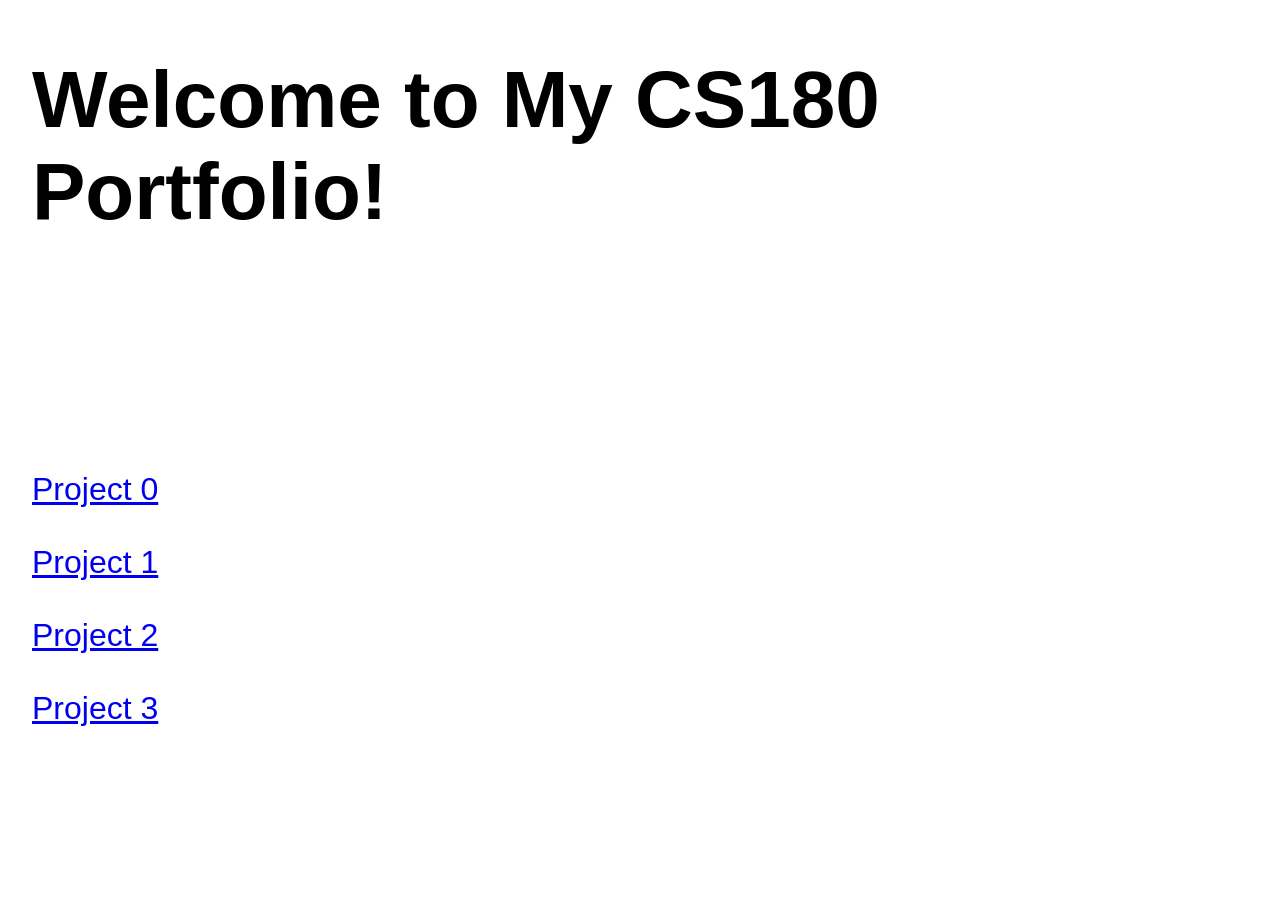
==== index.html @ b13c45a0 "a" ====
<!DOCTYPE html>
<html>
<head>
    <title>My Portfolio</title>
    <style>
        body {
            font-family: Arial, sans-serif;
            margin: 32px;
        }

        h1{
            font-size: 80px;
        }

        a{
            font-size: 32px;
        }
    </style>
</head>
<body>
    <h1>Welcome to My CS180 Portfolio!</h1>
    <br><br><br><br><br><br><br><br><br><br>
    <a href="Project0/project0.html">Project 0</a><br><br><br>
    <a href="Project1/project1.html">Project 1 </a><br><br><br>
    <a href="Project2/project2.html">Project 2 </a><br><br><br>
    <a href="Project3/project3.html">Project 3 </a>
</body>
</html>
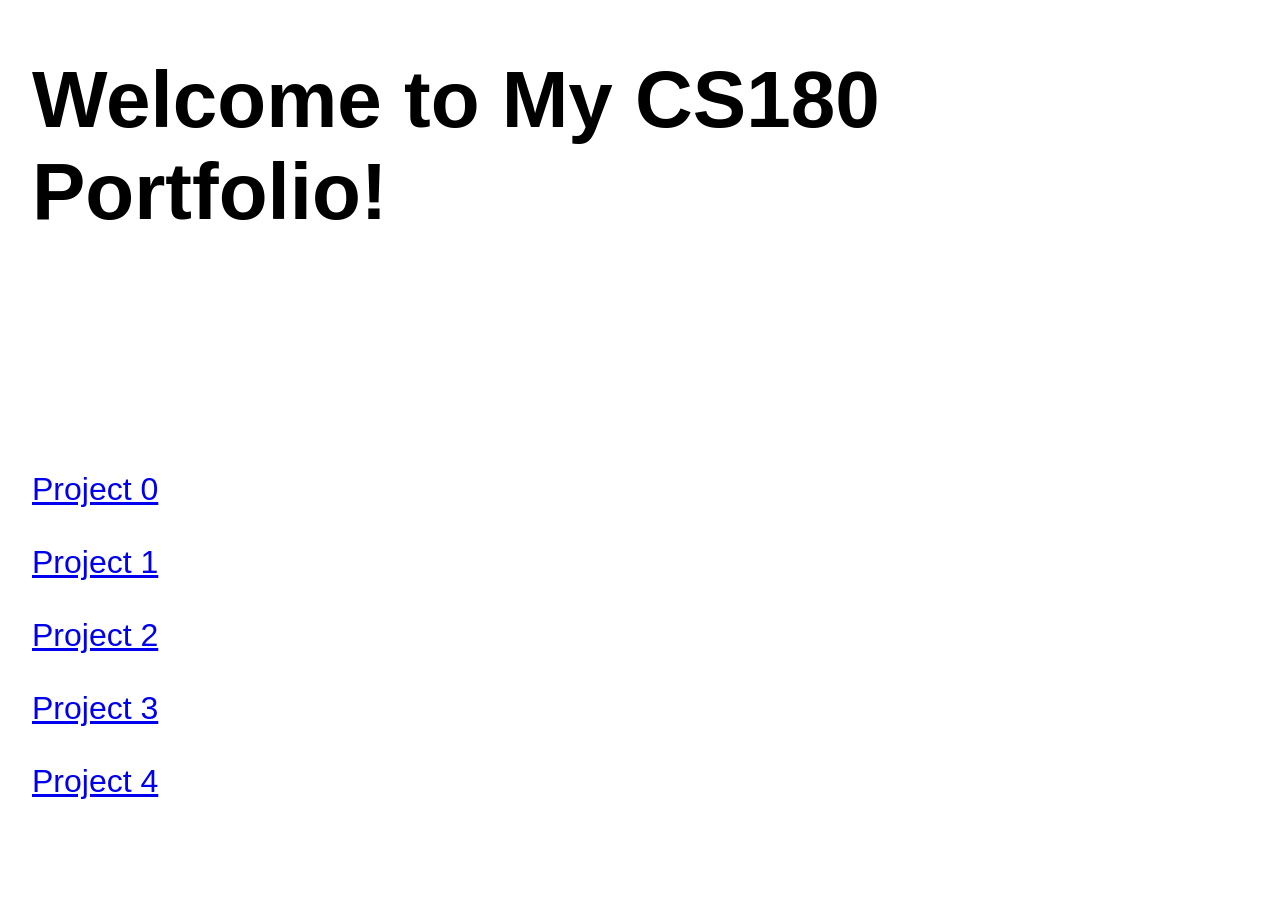
==== commit 57bd7e89: "proj4" ====
--- a/index.html
+++ b/index.html
@@ -23,6 +23,7 @@
     <a href="Project0/project0.html">Project 0</a><br><br><br>
     <a href="Project1/project1.html">Project 1 </a><br><br><br>
     <a href="Project2/project2.html">Project 2 </a><br><br><br>
-    <a href="Project3/project3.html">Project 3 </a>
+    <a href="Project3/project3.html">Project 3 </a><br><br><br>
+    <a href="Project4/project4.html">Project 4 </a><br><br><br>
 </body>
 </html>
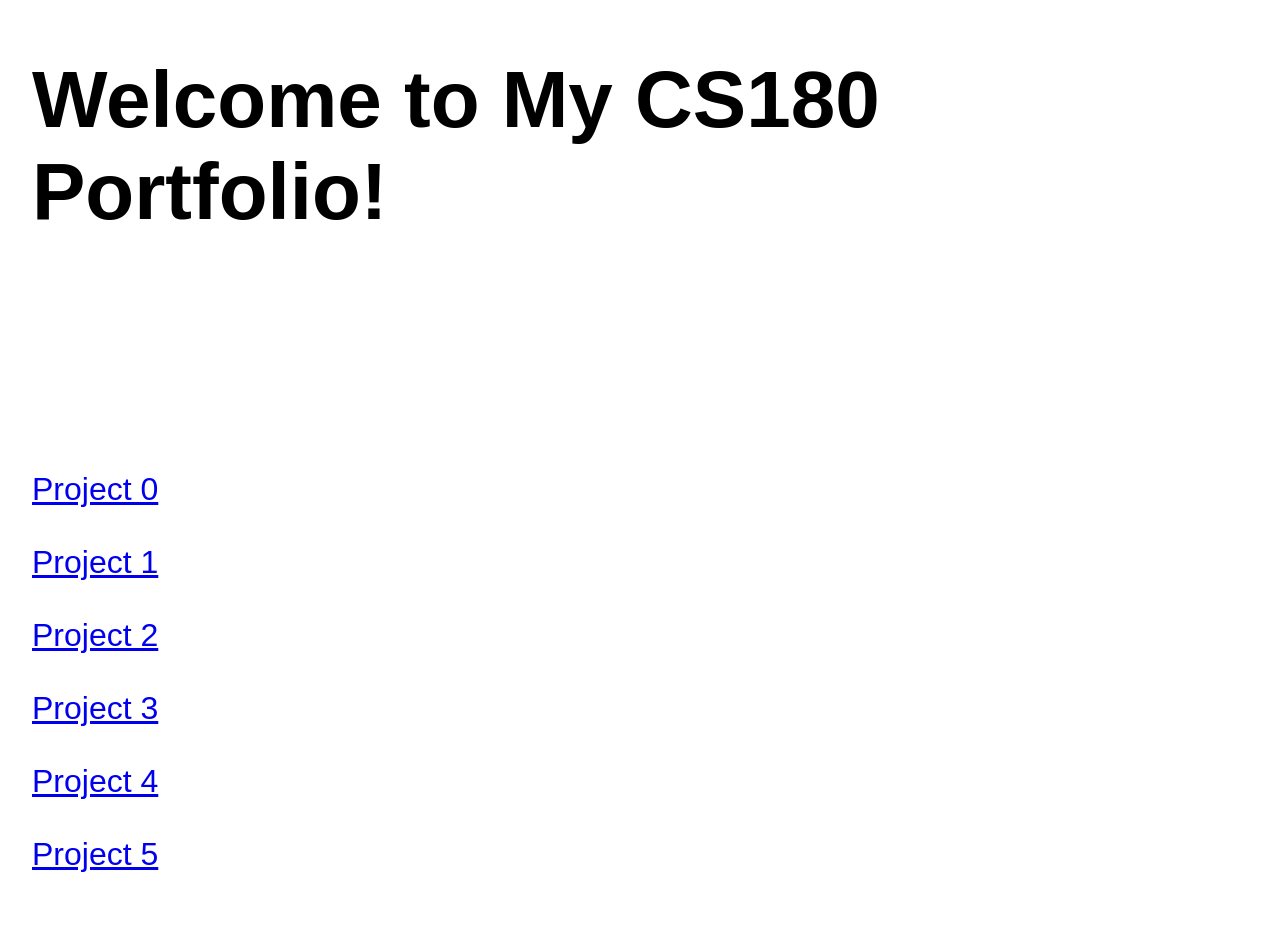
==== commit 0cfd6c59: "Proj5" ====
--- a/index.html
+++ b/index.html
@@ -25,5 +25,6 @@
     <a href="Project2/project2.html">Project 2 </a><br><br><br>
     <a href="Project3/project3.html">Project 3 </a><br><br><br>
     <a href="Project4/project4.html">Project 4 </a><br><br><br>
+    <a href="Project5/project5.html">Project 5 </a><br><br><br>
 </body>
 </html>
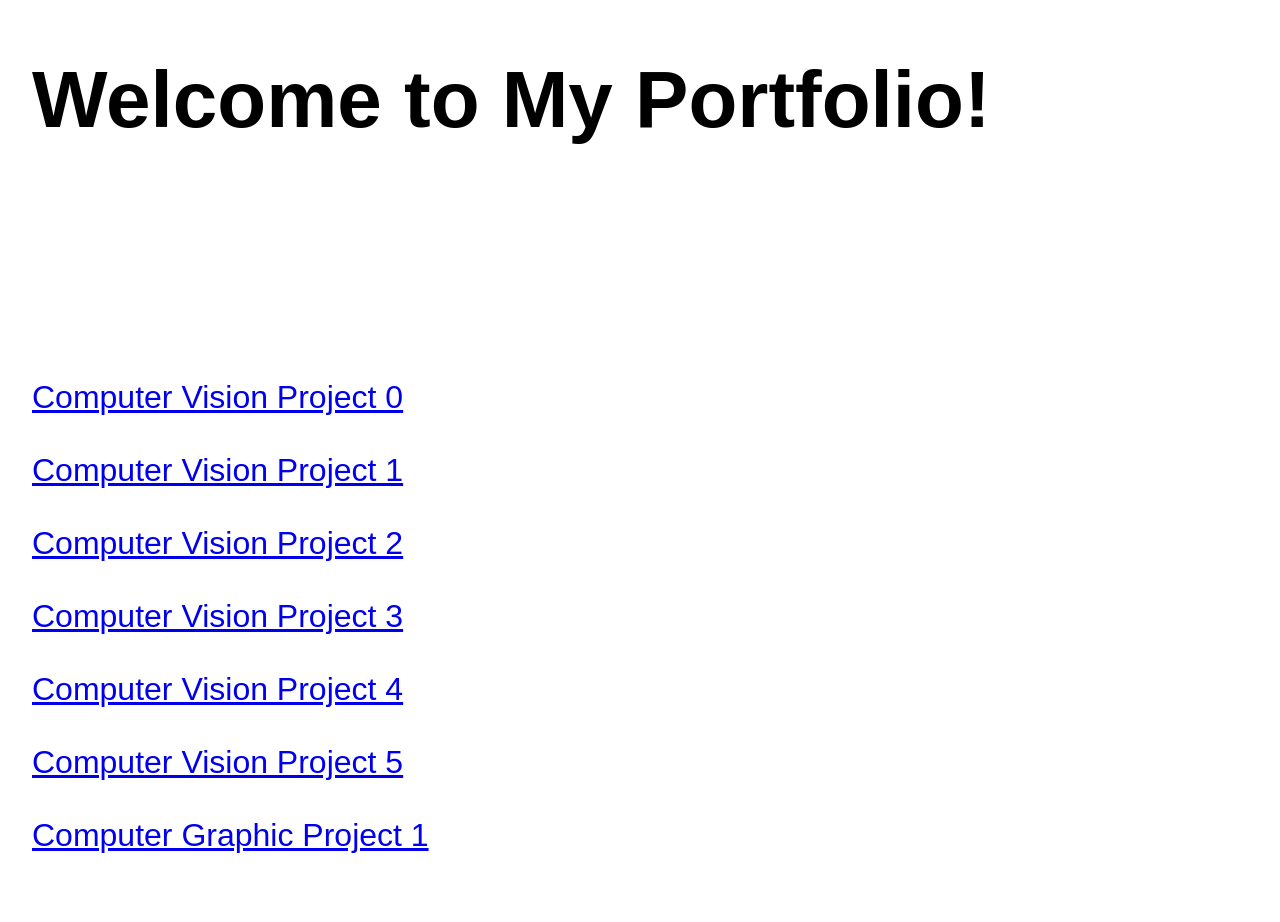
==== commit d2a025a2: "csproj1" ====
--- a/index.html
+++ b/index.html
@@ -18,13 +18,15 @@
     </style>
 </head>
 <body>
-    <h1>Welcome to My CS180 Portfolio!</h1>
+    <h1>Welcome to My Portfolio!</h1>
     <br><br><br><br><br><br><br><br><br><br>
-    <a href="Project0/project0.html">Project 0</a><br><br><br>
-    <a href="Project1/project1.html">Project 1 </a><br><br><br>
-    <a href="Project2/project2.html">Project 2 </a><br><br><br>
-    <a href="Project3/project3.html">Project 3 </a><br><br><br>
-    <a href="Project4/project4.html">Project 4 </a><br><br><br>
-    <a href="Project5/project5.html">Project 5 </a><br><br><br>
+    <a href="Project0/project0.html">Computer Vision Project 0</a><br><br><br>
+    <a href="Project1/project1.html">Computer Vision Project 1 </a><br><br><br>
+    <a href="Project2/project2.html">Computer Vision Project 2 </a><br><br><br>
+    <a href="Project3/project3.html">Computer Vision Project 3 </a><br><br><br>
+    <a href="Project4/project4.html">Computer Vision Project 4 </a><br><br><br>
+    <a href="Project5/project5.html">Computer Vision Project 5 </a><br><br><br>
+
+    <a href="CG_Project1/project1.html">Computer Graphic Project 1 </a><br><br><br>
 </body>
 </html>
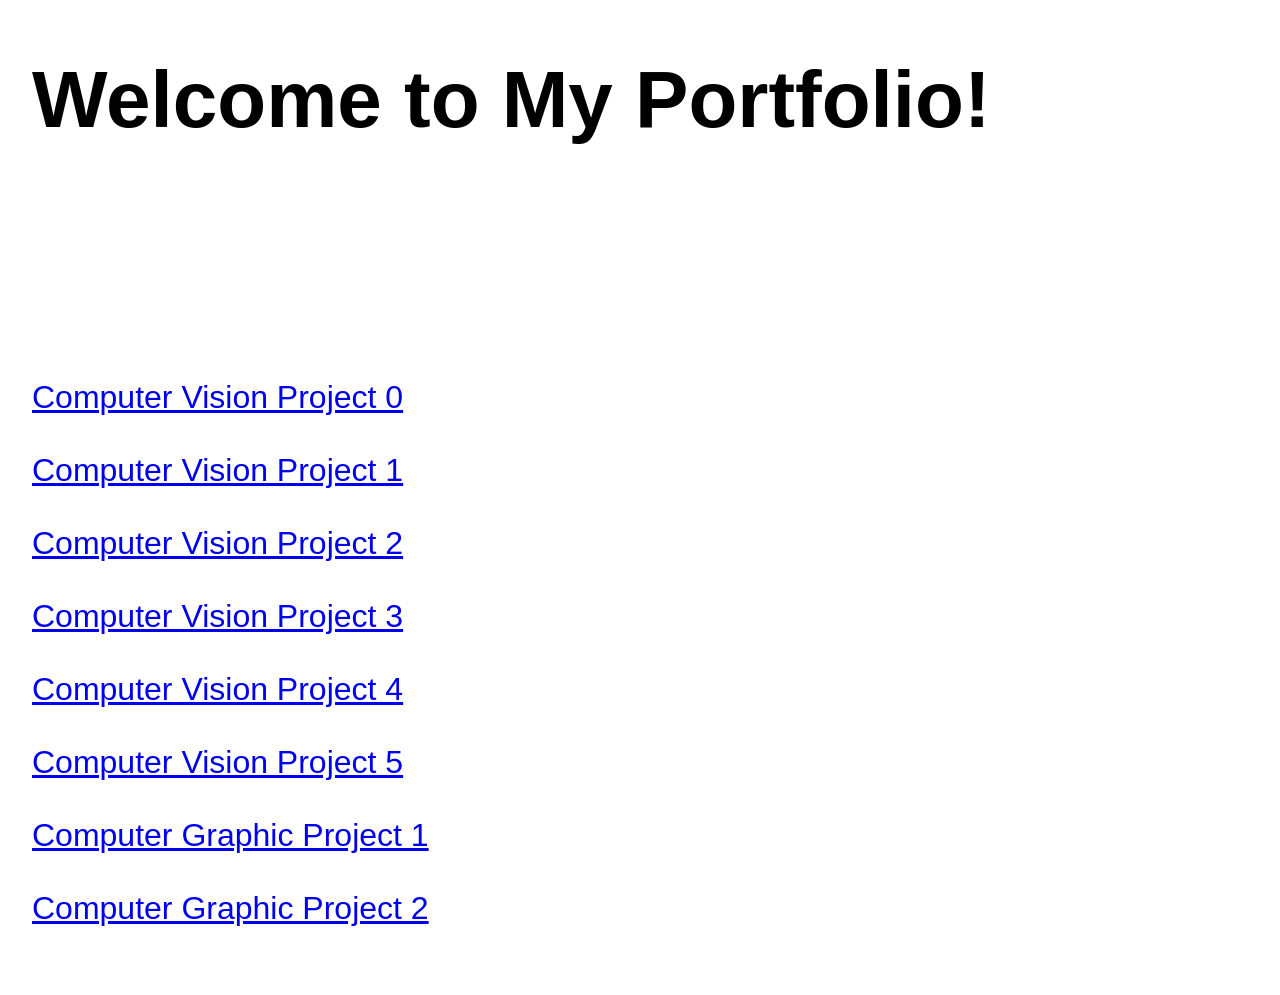
==== commit e75824fd: "a" ====
--- a/index.html
+++ b/index.html
@@ -28,5 +28,6 @@
     <a href="Project5/project5.html">Computer Vision Project 5 </a><br><br><br>
 
     <a href="CG_Project1/project1.html">Computer Graphic Project 1 </a><br><br><br>
+    <a href="CG_Project2/project2.html">Computer Graphic Project 2 </a><br><br><br>
 </body>
 </html>
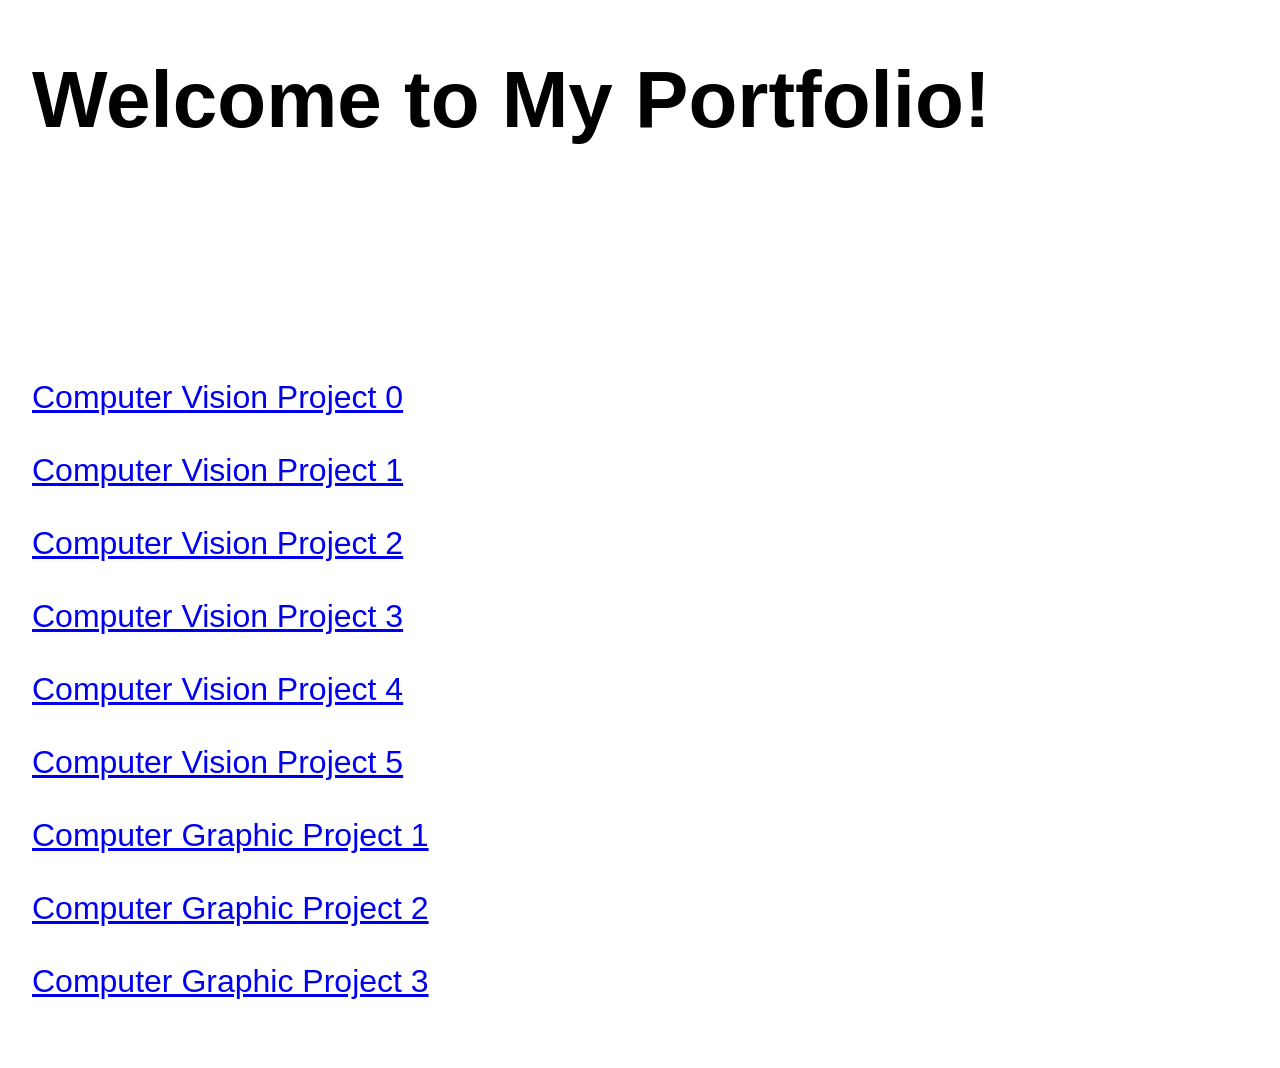
==== commit 115c45dd: "a" ====
--- a/index.html
+++ b/index.html
@@ -29,5 +29,6 @@
 
     <a href="CG_Project1/project1.html">Computer Graphic Project 1 </a><br><br><br>
     <a href="CG_Project2/project2.html">Computer Graphic Project 2 </a><br><br><br>
+    <a href="CG_Project3/project3.html">Computer Graphic Project 3 </a><br><br><br>
 </body>
 </html>
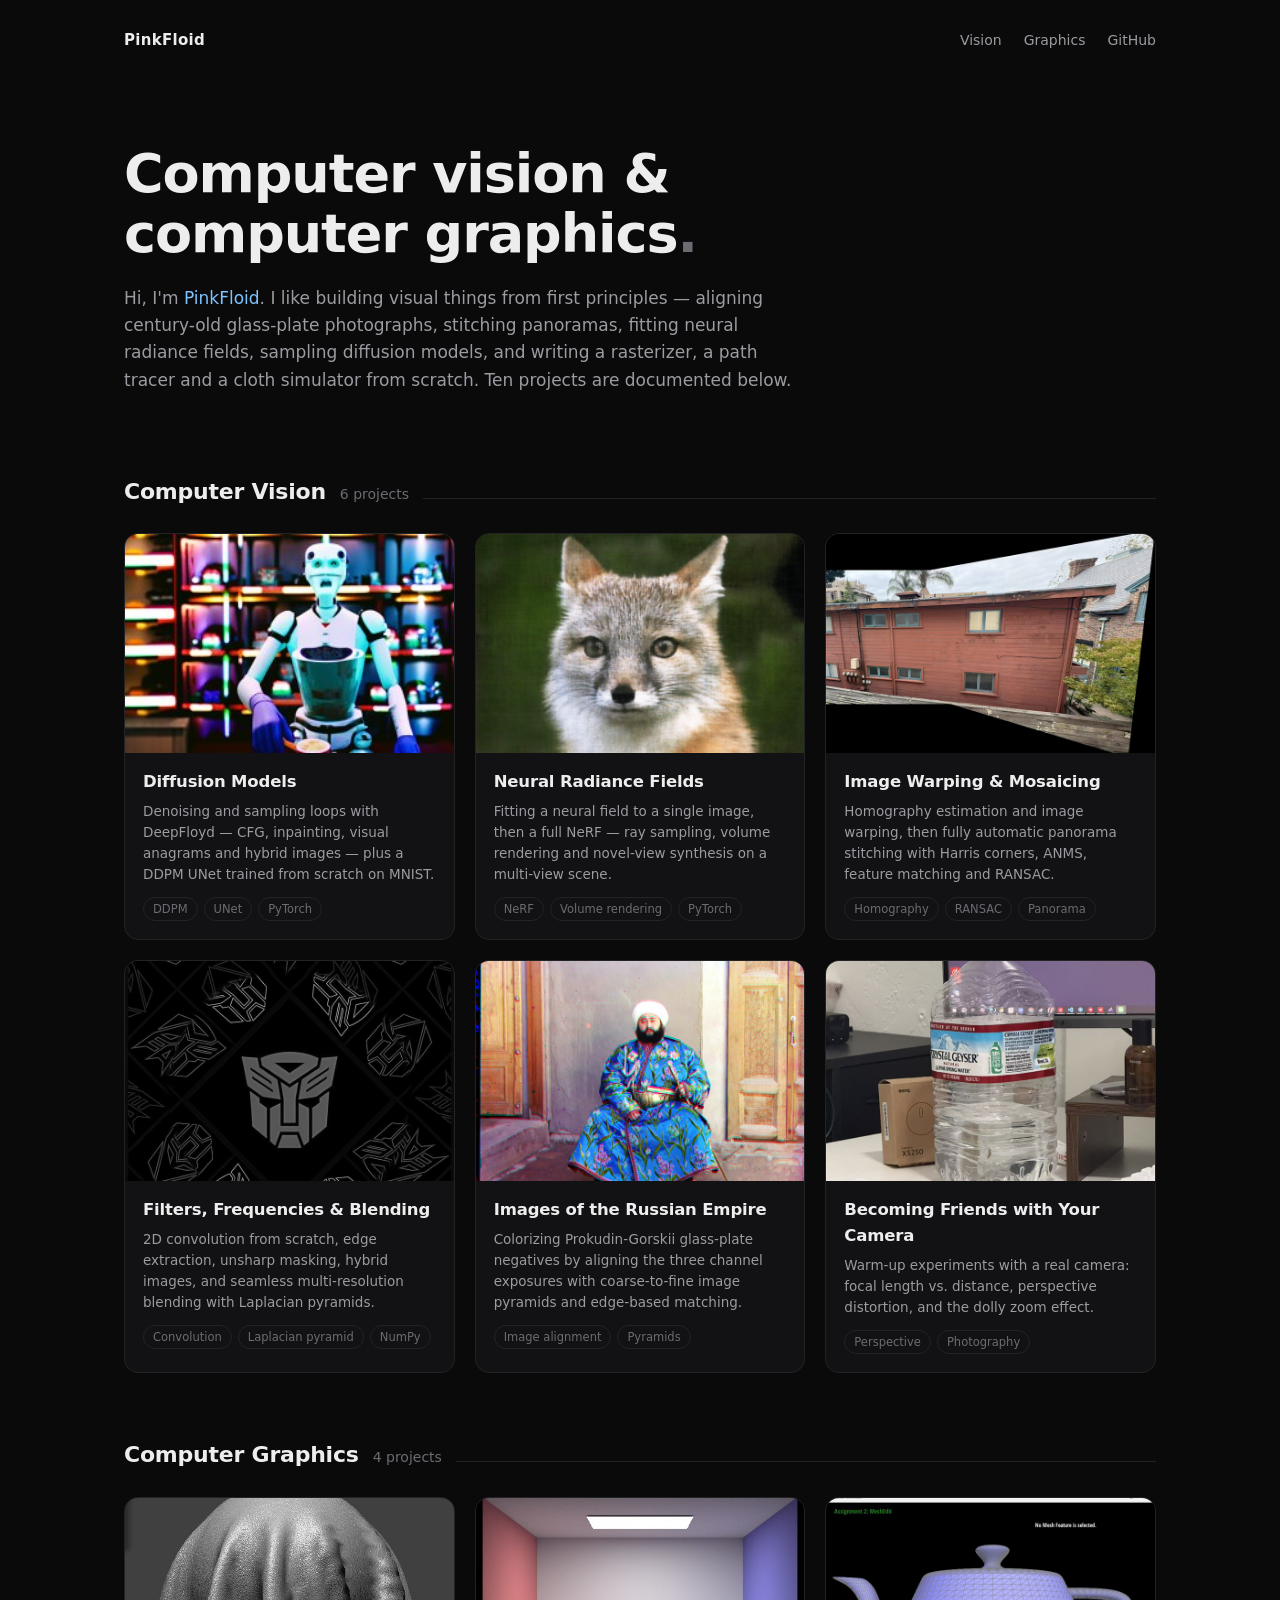
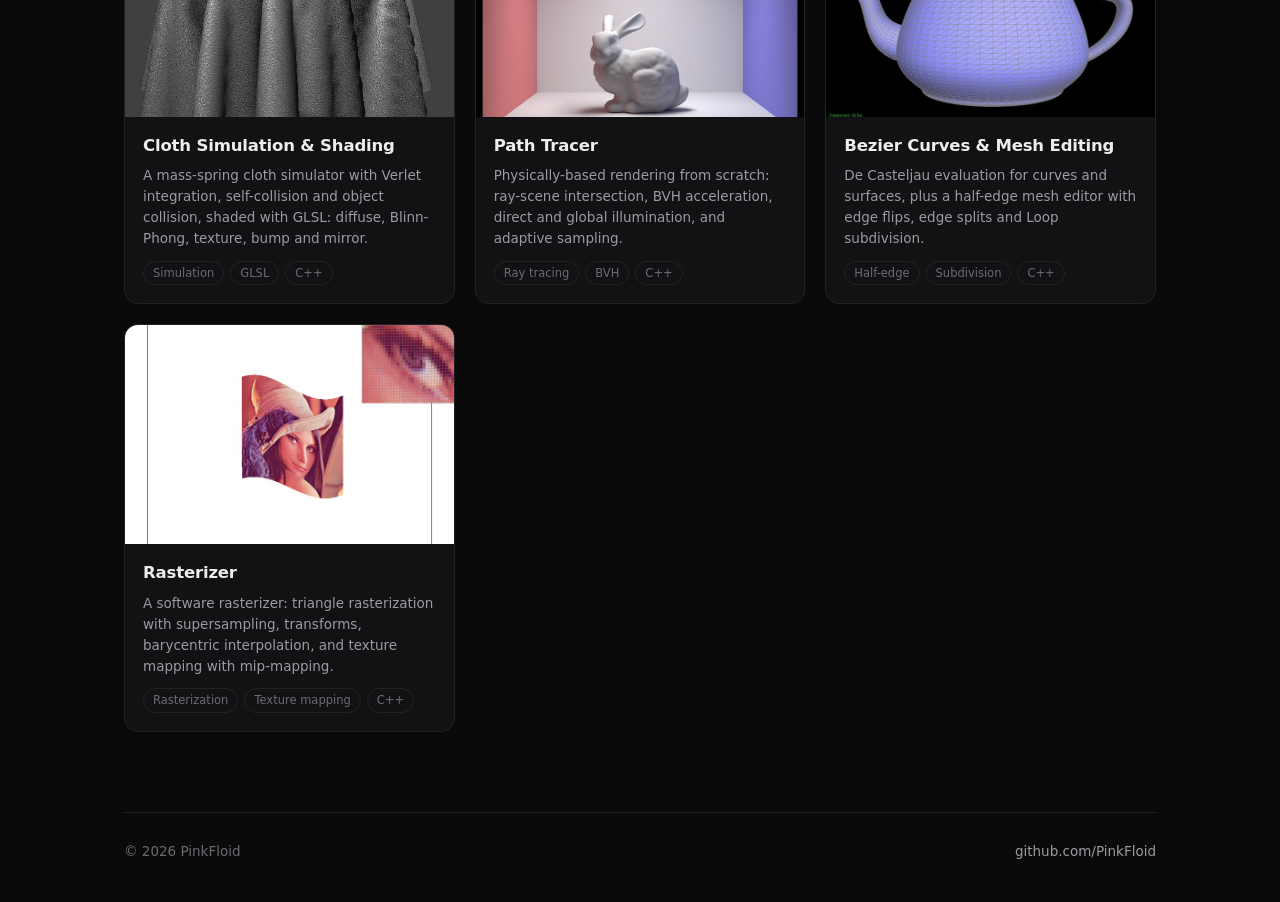
==== commit be5c3dfd: "new version" ====
--- a/index.html
+++ b/index.html
@@ -1,34 +1,348 @@
 <!DOCTYPE html>
-<html>
+<html lang="en">
 <head>
-    <title>My Portfolio</title>
-    <style>
-        body {
-            font-family: Arial, sans-serif;
-            margin: 32px;
-        }
-
-        h1{
-            font-size: 80px;
-        }
-
-        a{
-            font-size: 32px;
-        }
-    </style>
+  <meta charset="utf-8" />
+  <meta name="viewport" content="width=device-width, initial-scale=1" />
+  <meta name="theme-color" content="#0a0a0b" />
+  <meta name="description" content="Portfolio of computer vision and computer graphics projects — image processing, panorama stitching, NeRF, diffusion models, rasterization, path tracing and cloth simulation." />
+  <title>PinkFloid — Computer Vision &amp; Graphics Portfolio</title>
+  <style>
+    :root {
+      --bg: #0a0a0b;
+      --card: #121214;
+      --border: #232326;
+      --border-hover: #3d3d42;
+      --text: #ededee;
+      --muted: #9b9ba1;
+      --faint: #6b6b72;
+      --accent: #7dc3ff;
+    }
+
+    * { box-sizing: border-box; }
+
+    html { scroll-behavior: smooth; }
+
+    body {
+      margin: 0;
+      background: var(--bg);
+      color: var(--text);
+      font-family: system-ui, -apple-system, "Segoe UI", Roboto, "Helvetica Neue",
+                   Arial, "Noto Sans", "PingFang SC", "Microsoft Yahei", sans-serif;
+      line-height: 1.6;
+      -webkit-font-smoothing: antialiased;
+    }
+
+    .wrap {
+      max-width: 1080px;
+      margin: 0 auto;
+      padding: 0 24px;
+    }
+
+    /* ---------- top bar ---------- */
+    header.top {
+      display: flex;
+      align-items: center;
+      justify-content: space-between;
+      padding: 28px 0;
+    }
+
+    .wordmark {
+      font-weight: 700;
+      letter-spacing: .02em;
+      color: var(--text);
+      text-decoration: none;
+      font-size: 15px;
+    }
+
+    nav.links { display: flex; gap: 22px; }
+
+    nav.links a {
+      color: var(--muted);
+      text-decoration: none;
+      font-size: 14px;
+      transition: color .15s ease;
+    }
+
+    nav.links a:hover { color: var(--text); }
+
+    /* ---------- hero ---------- */
+    .hero { padding: 64px 0 24px; }
+
+    .hero h1 {
+      font-size: clamp(34px, 6vw, 54px);
+      font-weight: 750;
+      letter-spacing: -0.02em;
+      line-height: 1.12;
+      margin: 0 0 20px;
+    }
+
+    .hero h1 .dim { color: var(--faint); }
+
+    .hero p {
+      max-width: 62ch;
+      color: var(--muted);
+      font-size: 17px;
+      margin: 0;
+    }
+
+    .hero p a { color: var(--accent); text-decoration: none; }
+    .hero p a:hover { text-decoration: underline; }
+
+    /* ---------- sections ---------- */
+    section { padding: 56px 0 8px; }
+
+    .section-head {
+      display: flex;
+      align-items: baseline;
+      gap: 14px;
+      margin-bottom: 24px;
+    }
+
+    .section-head h2 {
+      font-size: 22px;
+      font-weight: 650;
+      letter-spacing: -0.01em;
+      margin: 0;
+    }
+
+    .section-head .count { color: var(--faint); font-size: 14px; }
+
+    .section-head .rule {
+      flex: 1;
+      height: 1px;
+      background: var(--border);
+    }
+
+    /* ---------- project grid ---------- */
+    .grid {
+      display: grid;
+      grid-template-columns: repeat(auto-fill, minmax(300px, 1fr));
+      gap: 20px;
+    }
+
+    .card {
+      display: flex;
+      flex-direction: column;
+      background: var(--card);
+      border: 1px solid var(--border);
+      border-radius: 14px;
+      overflow: hidden;
+      text-decoration: none;
+      color: inherit;
+      transition: border-color .18s ease, transform .18s ease;
+    }
+
+    .card:hover {
+      border-color: var(--border-hover);
+      transform: translateY(-2px);
+    }
+
+    .thumb {
+      aspect-ratio: 3 / 2;
+      overflow: hidden;
+      background: #000;
+    }
+
+    .thumb img {
+      width: 100%;
+      height: 100%;
+      object-fit: cover;
+      display: block;
+      transition: transform .25s ease;
+    }
+
+    .card:hover .thumb img { transform: scale(1.035); }
+
+    .card-body { padding: 16px 18px 18px; }
+
+    .card h3 {
+      margin: 0 0 6px;
+      font-size: 16.5px;
+      font-weight: 650;
+      letter-spacing: -0.01em;
+    }
+
+    .card p {
+      margin: 0 0 12px;
+      font-size: 13.5px;
+      color: var(--muted);
+      line-height: 1.55;
+    }
+
+    .tags { display: flex; flex-wrap: wrap; gap: 6px; }
+
+    .tag {
+      font-size: 11.5px;
+      color: var(--faint);
+      border: 1px solid var(--border);
+      border-radius: 999px;
+      padding: 2px 9px;
+      white-space: nowrap;
+    }
+
+    /* ---------- footer ---------- */
+    footer {
+      margin-top: 72px;
+      border-top: 1px solid var(--border);
+      padding: 28px 0 40px;
+      color: var(--faint);
+      font-size: 13.5px;
+      display: flex;
+      justify-content: space-between;
+      flex-wrap: wrap;
+      gap: 10px;
+    }
+
+    footer a { color: var(--muted); text-decoration: none; }
+    footer a:hover { color: var(--text); }
+
+    @media (prefers-reduced-motion: reduce) {
+      html { scroll-behavior: auto; }
+      .card, .thumb img { transition: none; }
+    }
+  </style>
 </head>
 <body>
-    <h1>Welcome to My Portfolio!</h1>
-    <br><br><br><br><br><br><br><br><br><br>
-    <a href="Project0/project0.html">Computer Vision Project 0</a><br><br><br>
-    <a href="Project1/project1.html">Computer Vision Project 1 </a><br><br><br>
-    <a href="Project2/project2.html">Computer Vision Project 2 </a><br><br><br>
-    <a href="Project3/project3.html">Computer Vision Project 3 </a><br><br><br>
-    <a href="Project4/project4.html">Computer Vision Project 4 </a><br><br><br>
-    <a href="Project5/project5.html">Computer Vision Project 5 </a><br><br><br>
-
-    <a href="CG_Project1/project1.html">Computer Graphic Project 1 </a><br><br><br>
-    <a href="CG_Project2/project2.html">Computer Graphic Project 2 </a><br><br><br>
-    <a href="CG_Project3/project3.html">Computer Graphic Project 3 </a><br><br><br>
+  <div class="wrap">
+
+    <header class="top">
+      <a class="wordmark" href="./">PinkFloid</a>
+      <nav class="links">
+        <a href="#vision">Vision</a>
+        <a href="#graphics">Graphics</a>
+        <a href="https://github.com/PinkFloid">GitHub</a>
+      </nav>
+    </header>
+
+    <div class="hero">
+      <!-- Replace "PinkFloid" with your real name if you prefer -->
+      <h1>Computer vision &amp;<br />computer graphics<span class="dim">.</span></h1>
+      <p>
+        Hi, I'm <a href="https://github.com/PinkFloid">PinkFloid</a>.
+        I like building visual things from first principles — aligning century-old
+        glass-plate photographs, stitching panoramas, fitting neural radiance fields,
+        sampling diffusion models, and writing a rasterizer, a path tracer and a
+        cloth simulator from scratch. Ten projects are documented below.
+      </p>
+    </div>
+
+    <section id="vision">
+      <div class="section-head">
+        <h2>Computer Vision</h2>
+        <span class="count">6 projects</span>
+        <span class="rule"></span>
+      </div>
+      <div class="grid">
+
+        <a class="card" href="Project5/project5.html">
+          <div class="thumb"><img src="assets/thumbs/cv5_diffusion.jpg" alt="Image generated with a diffusion model: a robot barista making coffee" /></div>
+          <div class="card-body">
+            <h3>Diffusion Models</h3>
+            <p>Denoising and sampling loops with DeepFloyd — CFG, inpainting, visual anagrams and hybrid images — plus a DDPM UNet trained from scratch on MNIST.</p>
+            <div class="tags"><span class="tag">DDPM</span><span class="tag">UNet</span><span class="tag">PyTorch</span></div>
+          </div>
+        </a>
+
+        <a class="card" href="Project4/project4.html">
+          <div class="thumb"><img src="assets/thumbs/cv4_nerf.jpg" alt="Novel view of a fox rendered by a neural radiance field" /></div>
+          <div class="card-body">
+            <h3>Neural Radiance Fields</h3>
+            <p>Fitting a neural field to a single image, then a full NeRF — ray sampling, volume rendering and novel-view synthesis on a multi-view scene.</p>
+            <div class="tags"><span class="tag">NeRF</span><span class="tag">Volume rendering</span><span class="tag">PyTorch</span></div>
+          </div>
+        </a>
+
+        <a class="card" href="Project3/project3.html">
+          <div class="thumb"><img src="assets/thumbs/cv3_mosaic.jpg" alt="Automatically stitched panorama of a house" /></div>
+          <div class="card-body">
+            <h3>Image Warping &amp; Mosaicing</h3>
+            <p>Homography estimation and image warping, then fully automatic panorama stitching with Harris corners, ANMS, feature matching and RANSAC.</p>
+            <div class="tags"><span class="tag">Homography</span><span class="tag">RANSAC</span><span class="tag">Panorama</span></div>
+          </div>
+        </a>
+
+        <a class="card" href="Project2/project2.html">
+          <div class="thumb"><img src="assets/thumbs/cv2_blending.jpg" alt="Multi-resolution blend of the Autobots and Decepticons logos" /></div>
+          <div class="card-body">
+            <h3>Filters, Frequencies &amp; Blending</h3>
+            <p>2D convolution from scratch, edge extraction, unsharp masking, hybrid images, and seamless multi-resolution blending with Laplacian pyramids.</p>
+            <div class="tags"><span class="tag">Convolution</span><span class="tag">Laplacian pyramid</span><span class="tag">NumPy</span></div>
+          </div>
+        </a>
+
+        <a class="card" href="Project1/project1.html">
+          <div class="thumb"><img src="assets/thumbs/cv1_colorize.jpg" alt="Colorized Prokudin-Gorskii photograph of the Emir of Bukhara" /></div>
+          <div class="card-body">
+            <h3>Images of the Russian Empire</h3>
+            <p>Colorizing Prokudin-Gorskii glass-plate negatives by aligning the three channel exposures with coarse-to-fine image pyramids and edge-based matching.</p>
+            <div class="tags"><span class="tag">Image alignment</span><span class="tag">Pyramids</span></div>
+          </div>
+        </a>
+
+        <a class="card" href="Project0/project0.html">
+          <div class="thumb"><img src="assets/thumbs/cv0_camera.jpg" alt="Perspective experiment photo of a water bottle" /></div>
+          <div class="card-body">
+            <h3>Becoming Friends with Your Camera</h3>
+            <p>Warm-up experiments with a real camera: focal length vs. distance, perspective distortion, and the dolly zoom effect.</p>
+            <div class="tags"><span class="tag">Perspective</span><span class="tag">Photography</span></div>
+          </div>
+        </a>
+
+      </div>
+    </section>
+
+    <section id="graphics">
+      <div class="section-head">
+        <h2>Computer Graphics</h2>
+        <span class="count">4 projects</span>
+        <span class="rule"></span>
+      </div>
+      <div class="grid">
+
+        <a class="card" href="CG_Project4/project4.html">
+          <div class="thumb"><img src="assets/thumbs/cg4_cloth.jpg" alt="Bump-mapped cloth draped over a sphere" /></div>
+          <div class="card-body">
+            <h3>Cloth Simulation &amp; Shading</h3>
+            <p>A mass-spring cloth simulator with Verlet integration, self-collision and object collision, shaded with GLSL: diffuse, Blinn-Phong, texture, bump and mirror.</p>
+            <div class="tags"><span class="tag">Simulation</span><span class="tag">GLSL</span><span class="tag">C++</span></div>
+          </div>
+        </a>
+
+        <a class="card" href="CG_Project3/project3.html">
+          <div class="thumb"><img src="assets/thumbs/cg3_pathtracer.jpg" alt="Path-traced Stanford bunny in a Cornell box" /></div>
+          <div class="card-body">
+            <h3>Path Tracer</h3>
+            <p>Physically-based rendering from scratch: ray-scene intersection, BVH acceleration, direct and global illumination, and adaptive sampling.</p>
+            <div class="tags"><span class="tag">Ray tracing</span><span class="tag">BVH</span><span class="tag">C++</span></div>
+          </div>
+        </a>
+
+        <a class="card" href="CG_Project2/project2.html">
+          <div class="thumb"><img src="assets/thumbs/cg2_mesh.jpg" alt="Utah teapot mesh in the half-edge mesh editor" /></div>
+          <div class="card-body">
+            <h3>Bezier Curves &amp; Mesh Editing</h3>
+            <p>De Casteljau evaluation for curves and surfaces, plus a half-edge mesh editor with edge flips, edge splits and Loop subdivision.</p>
+            <div class="tags"><span class="tag">Half-edge</span><span class="tag">Subdivision</span><span class="tag">C++</span></div>
+          </div>
+        </a>
+
+        <a class="card" href="CG_Project1/project1.html">
+          <div class="thumb"><img src="assets/thumbs/cg1_raster.jpg" alt="Rasterized image with a pixel inspector view" /></div>
+          <div class="card-body">
+            <h3>Rasterizer</h3>
+            <p>A software rasterizer: triangle rasterization with supersampling, transforms, barycentric interpolation, and texture mapping with mip-mapping.</p>
+            <div class="tags"><span class="tag">Rasterization</span><span class="tag">Texture mapping</span><span class="tag">C++</span></div>
+          </div>
+        </a>
+
+      </div>
+    </section>
+
+    <footer>
+      <span>© 2026 PinkFloid</span>
+      <a href="https://github.com/PinkFloid">github.com/PinkFloid</a>
+    </footer>
+
+  </div>
 </body>
 </html>
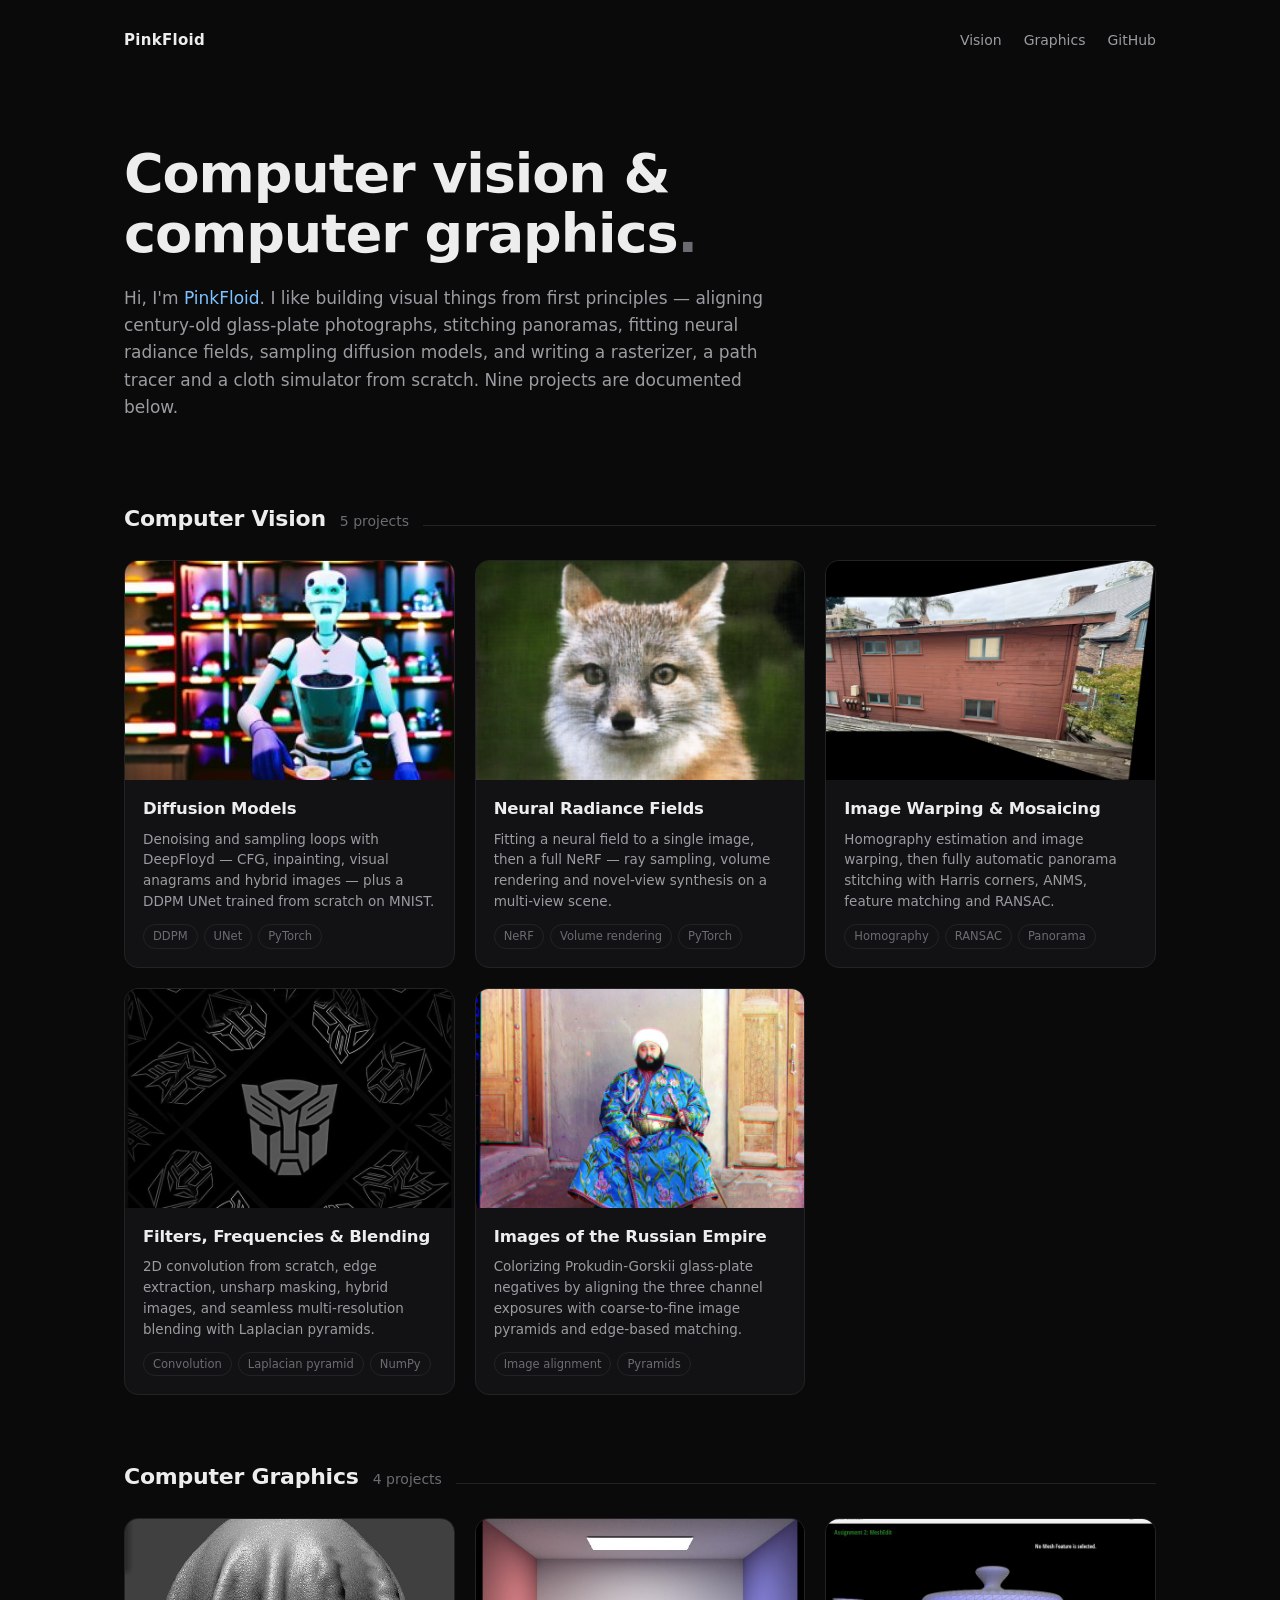
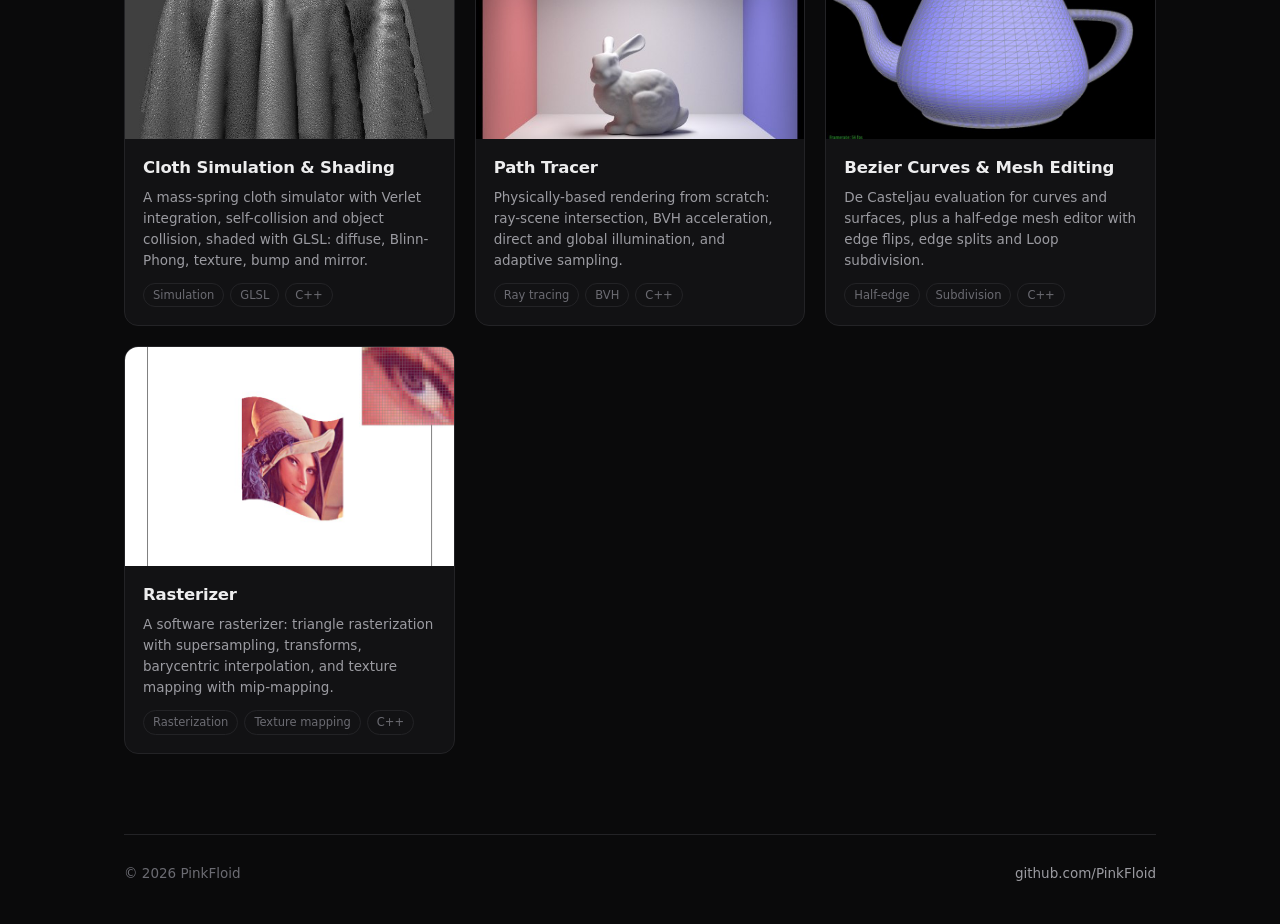
==== commit 5c8a9483: "return button" ====
--- a/index.html
+++ b/index.html
@@ -222,14 +222,14 @@
         I like building visual things from first principles — aligning century-old
         glass-plate photographs, stitching panoramas, fitting neural radiance fields,
         sampling diffusion models, and writing a rasterizer, a path tracer and a
-        cloth simulator from scratch. Ten projects are documented below.
+        cloth simulator from scratch. Nine projects are documented below.
       </p>
     </div>
 
     <section id="vision">
       <div class="section-head">
         <h2>Computer Vision</h2>
-        <span class="count">6 projects</span>
+        <span class="count">5 projects</span>
         <span class="rule"></span>
       </div>
       <div class="grid">
@@ -276,15 +276,6 @@
             <h3>Images of the Russian Empire</h3>
             <p>Colorizing Prokudin-Gorskii glass-plate negatives by aligning the three channel exposures with coarse-to-fine image pyramids and edge-based matching.</p>
             <div class="tags"><span class="tag">Image alignment</span><span class="tag">Pyramids</span></div>
-          </div>
-        </a>
-
-        <a class="card" href="Project0/project0.html">
-          <div class="thumb"><img src="assets/thumbs/cv0_camera.jpg" alt="Perspective experiment photo of a water bottle" /></div>
-          <div class="card-body">
-            <h3>Becoming Friends with Your Camera</h3>
-            <p>Warm-up experiments with a real camera: focal length vs. distance, perspective distortion, and the dolly zoom effect.</p>
-            <div class="tags"><span class="tag">Perspective</span><span class="tag">Photography</span></div>
           </div>
         </a>
 
